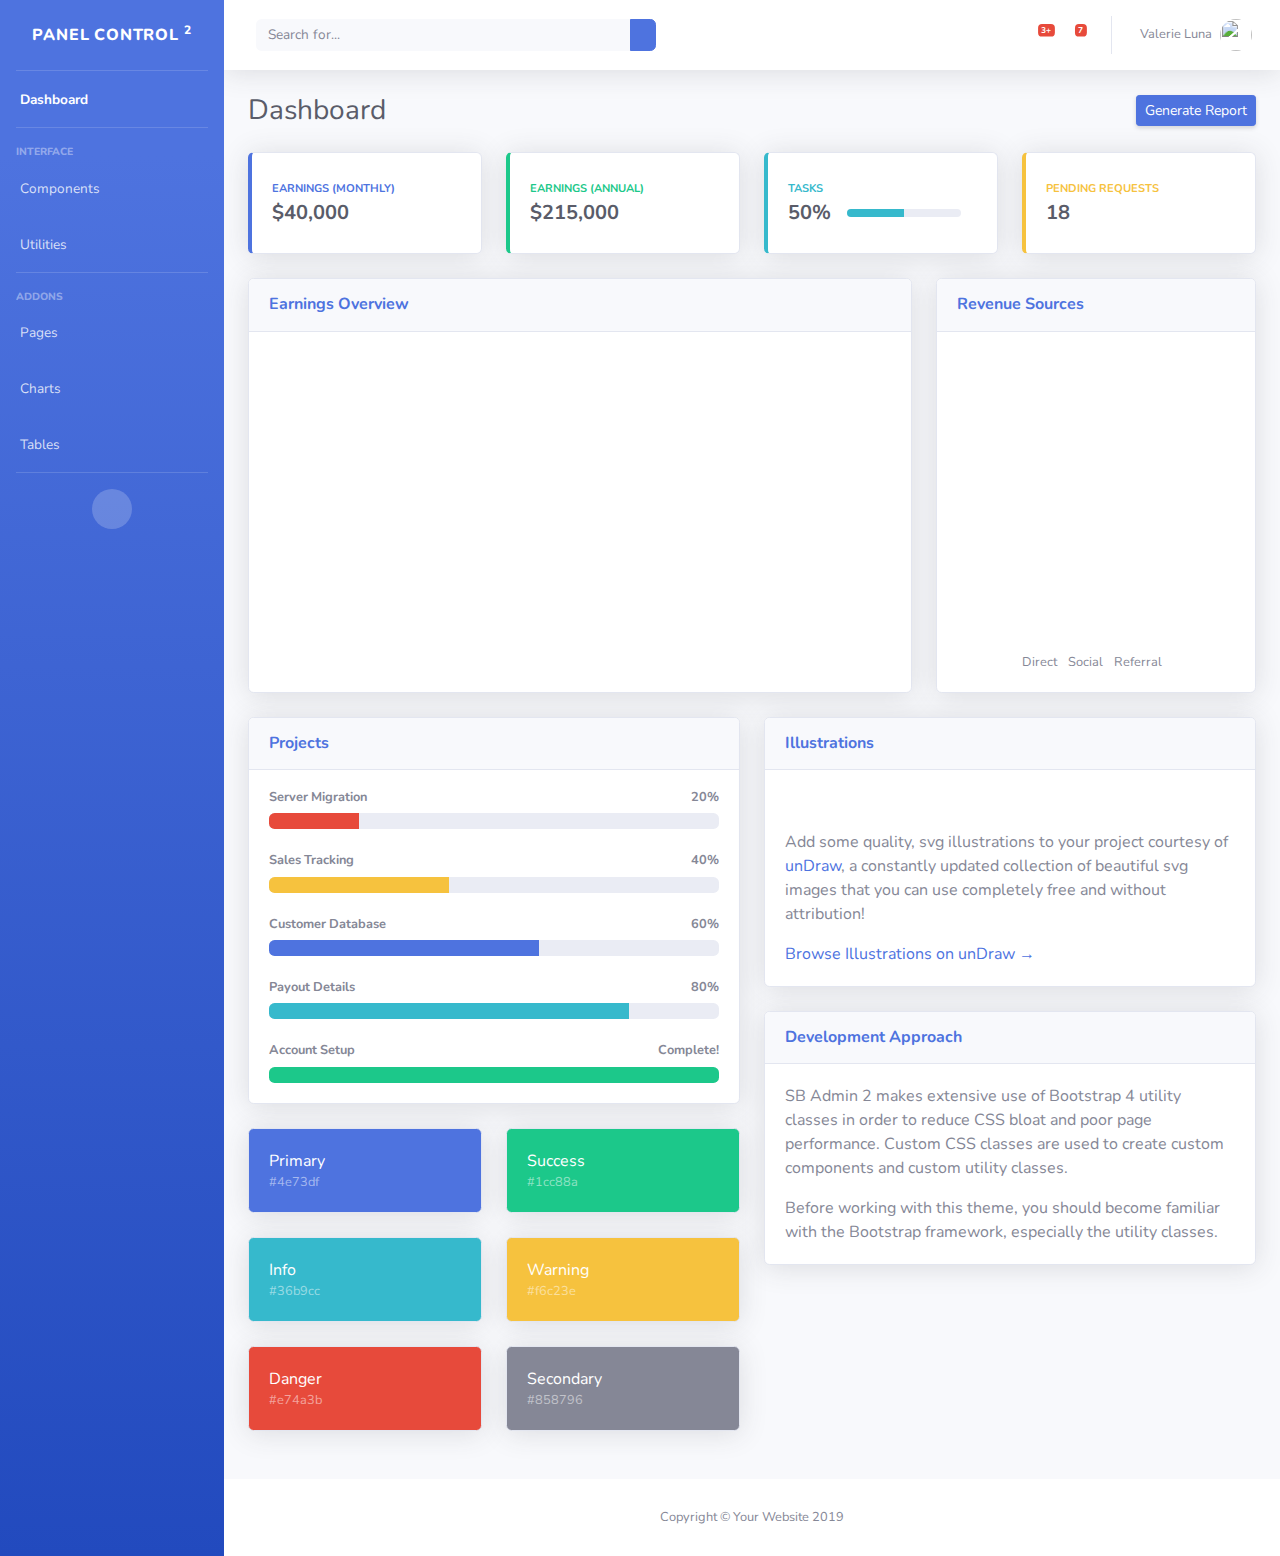
==== privado/index.html @ 7107fef2 "Cambio estructura del proyecto y traducido login" ====
<!DOCTYPE html>
<html lang="en">

<head>

  <meta charset="utf-8">
  <meta http-equiv="X-UA-Compatible" content="IE=edge">
  <meta name="viewport" content="width=device-width, initial-scale=1, shrink-to-fit=no">
  <meta name="description" content="">
  <meta name="author" content="">

  <title>SB Admin 2 - Dashboard</title>

  <base href="/">

  <!-- Custom fonts for this template-->
  <link href="vendor/fontawesome-free/css/all.min.css" rel="stylesheet" type="text/css">
  <link href="https://fonts.googleapis.com/css?family=Nunito:200,200i,300,300i,400,400i,600,600i,700,700i,800,800i,900,900i" rel="stylesheet">

  <!-- Custom styles for this template-->
  <link href="css/sb-admin-2.min.css" rel="stylesheet">

</head>

<body id="page-top">

  <!-- Page Wrapper -->
  <div id="wrapper">

    <!-- Sidebar -->
    <ul class="navbar-nav bg-gradient-primary sidebar sidebar-dark accordion" id="accordionSidebar">

      <!-- Sidebar - Brand -->
      <a class="sidebar-brand d-flex align-items-center justify-content-center" href="index.html">
        <div class="sidebar-brand-icon rotate-n-15">
          <i class="fas fa-laugh-wink"></i>
        </div>
        <div class="sidebar-brand-text mx-3">Panel control <sup>2</sup></div>
      </a>

      <!-- Divider -->
      <hr class="sidebar-divider my-0">

      <!-- Nav Item - Dashboard -->
      <li class="nav-item active">
        <a class="nav-link" href="index.html">
          <i class="fas fa-fw fa-tachometer-alt"></i>
          <span>Dashboard</span></a>
      </li>

      <!-- Divider -->
      <hr class="sidebar-divider">

      <!-- Heading -->
      <div class="sidebar-heading">
        Interface
      </div>

      <!-- Nav Item - Pages Collapse Menu -->
      <li class="nav-item">
        <a class="nav-link collapsed" href="#" data-toggle="collapse" data-target="#collapseTwo" aria-expanded="true" aria-controls="collapseTwo">
          <i class="fas fa-fw fa-cog"></i>
          <span>Components</span>
        </a>
        <div id="collapseTwo" class="collapse" aria-labelledby="headingTwo" data-parent="#accordionSidebar">
          <div class="bg-white py-2 collapse-inner rounded">
            <h6 class="collapse-header">Custom Components:</h6>
            <a class="collapse-item" href="buttons.html">Buttons</a>
            <a class="collapse-item" href="cards.html">Cards</a>
          </div>
        </div>
      </li>

      <!-- Nav Item - Utilities Collapse Menu -->
      <li class="nav-item">
        <a class="nav-link collapsed" href="#" data-toggle="collapse" data-target="#collapseUtilities" aria-expanded="true" aria-controls="collapseUtilities">
          <i class="fas fa-fw fa-wrench"></i>
          <span>Utilities</span>
        </a>
        <div id="collapseUtilities" class="collapse" aria-labelledby="headingUtilities" data-parent="#accordionSidebar">
          <div class="bg-white py-2 collapse-inner rounded">
            <h6 class="collapse-header">Custom Utilities:</h6>
            <a class="collapse-item" href="utilities-color.html">Colors</a>
            <a class="collapse-item" href="utilities-border.html">Borders</a>
            <a class="collapse-item" href="utilities-animation.html">Animations</a>
            <a class="collapse-item" href="utilities-other.html">Other</a>
          </div>
        </div>
      </li>

      <!-- Divider -->
      <hr class="sidebar-divider">

      <!-- Heading -->
      <div class="sidebar-heading">
        Addons
      </div>

      <!-- Nav Item - Pages Collapse Menu -->
      <li class="nav-item">
        <a class="nav-link collapsed" href="#" data-toggle="collapse" data-target="#collapsePages" aria-expanded="true" aria-controls="collapsePages">
          <i class="fas fa-fw fa-folder"></i>
          <span>Pages</span>
        </a>
        <div id="collapsePages" class="collapse" aria-labelledby="headingPages" data-parent="#accordionSidebar">
          <div class="bg-white py-2 collapse-inner rounded">
            <h6 class="collapse-header">Login Screens:</h6>
            <a class="collapse-item" href="login.html">Login</a>
            <a class="collapse-item" href="register.html">Register</a>
            <a class="collapse-item" href="forgot-password.html">Forgot Password</a>
            <div class="collapse-divider"></div>
            <h6 class="collapse-header">Other Pages:</h6>
            <a class="collapse-item" href="404.html">404 Page</a>
            <a class="collapse-item" href="blank.html">Blank Page</a>
          </div>
        </div>
      </li>

      <!-- Nav Item - Charts -->
      <li class="nav-item">
        <a class="nav-link" href="charts.html">
          <i class="fas fa-fw fa-chart-area"></i>
          <span>Charts</span></a>
      </li>

      <!-- Nav Item - Tables -->
      <li class="nav-item">
        <a class="nav-link" href="tables.html">
          <i class="fas fa-fw fa-table"></i>
          <span>Tables</span></a>
      </li>

      <!-- Divider -->
      <hr class="sidebar-divider d-none d-md-block">

      <!-- Sidebar Toggler (Sidebar) -->
      <div class="text-center d-none d-md-inline">
        <button class="rounded-circle border-0" id="sidebarToggle"></button>
      </div>

    </ul>
    <!-- End of Sidebar -->

    <!-- Content Wrapper -->
    <div id="content-wrapper" class="d-flex flex-column">

      <!-- Main Content -->
      <div id="content">

        <!-- Topbar -->
        <nav class="navbar navbar-expand navbar-light bg-white topbar mb-4 static-top shadow">

          <!-- Sidebar Toggle (Topbar) -->
          <button id="sidebarToggleTop" class="btn btn-link d-md-none rounded-circle mr-3">
            <i class="fa fa-bars"></i>
          </button>

          <!-- Topbar Search -->
          <form class="d-none d-sm-inline-block form-inline mr-auto ml-md-3 my-2 my-md-0 mw-100 navbar-search">
            <div class="input-group">
              <input type="text" class="form-control bg-light border-0 small" placeholder="Search for..." aria-label="Search" aria-describedby="basic-addon2">
              <div class="input-group-append">
                <button class="btn btn-primary" type="button">
                  <i class="fas fa-search fa-sm"></i>
                </button>
              </div>
            </div>
          </form>

          <!-- Topbar Navbar -->
          <ul class="navbar-nav ml-auto">

            <!-- Nav Item - Search Dropdown (Visible Only XS) -->
            <li class="nav-item dropdown no-arrow d-sm-none">
              <a class="nav-link dropdown-toggle" href="#" id="searchDropdown" role="button" data-toggle="dropdown" aria-haspopup="true" aria-expanded="false">
                <i class="fas fa-search fa-fw"></i>
              </a>
              <!-- Dropdown - Messages -->
              <div class="dropdown-menu dropdown-menu-right p-3 shadow animated--grow-in" aria-labelledby="searchDropdown">
                <form class="form-inline mr-auto w-100 navbar-search">
                  <div class="input-group">
                    <input type="text" class="form-control bg-light border-0 small" placeholder="Search for..." aria-label="Search" aria-describedby="basic-addon2">
                    <div class="input-group-append">
                      <button class="btn btn-primary" type="button">
                        <i class="fas fa-search fa-sm"></i>
                      </button>
                    </div>
                  </div>
                </form>
              </div>
            </li>

            <!-- Nav Item - Alerts -->
            <li class="nav-item dropdown no-arrow mx-1">
              <a class="nav-link dropdown-toggle" href="#" id="alertsDropdown" role="button" data-toggle="dropdown" aria-haspopup="true" aria-expanded="false">
                <i class="fas fa-bell fa-fw"></i>
                <!-- Counter - Alerts -->
                <span class="badge badge-danger badge-counter">3+</span>
              </a>
              <!-- Dropdown - Alerts -->
              <div class="dropdown-list dropdown-menu dropdown-menu-right shadow animated--grow-in" aria-labelledby="alertsDropdown">
                <h6 class="dropdown-header">
                  Alerts Center
                </h6>
                <a class="dropdown-item d-flex align-items-center" href="#">
                  <div class="mr-3">
                    <div class="icon-circle bg-primary">
                      <i class="fas fa-file-alt text-white"></i>
                    </div>
                  </div>
                  <div>
                    <div class="small text-gray-500">December 12, 2019</div>
                    <span class="font-weight-bold">A new monthly report is ready to download!</span>
                  </div>
                </a>
                <a class="dropdown-item d-flex align-items-center" href="#">
                  <div class="mr-3">
                    <div class="icon-circle bg-success">
                      <i class="fas fa-donate text-white"></i>
                    </div>
                  </div>
                  <div>
                    <div class="small text-gray-500">December 7, 2019</div>
                    $290.29 has been deposited into your account!
                  </div>
                </a>
                <a class="dropdown-item d-flex align-items-center" href="#">
                  <div class="mr-3">
                    <div class="icon-circle bg-warning">
                      <i class="fas fa-exclamation-triangle text-white"></i>
                    </div>
                  </div>
                  <div>
                    <div class="small text-gray-500">December 2, 2019</div>
                    Spending Alert: We've noticed unusually high spending for your account.
                  </div>
                </a>
                <a class="dropdown-item text-center small text-gray-500" href="#">Show All Alerts</a>
              </div>
            </li>

            <!-- Nav Item - Messages -->
            <li class="nav-item dropdown no-arrow mx-1">
              <a class="nav-link dropdown-toggle" href="#" id="messagesDropdown" role="button" data-toggle="dropdown" aria-haspopup="true" aria-expanded="false">
                <i class="fas fa-envelope fa-fw"></i>
                <!-- Counter - Messages -->
                <span class="badge badge-danger badge-counter">7</span>
              </a>
              <!-- Dropdown - Messages -->
              <div class="dropdown-list dropdown-menu dropdown-menu-right shadow animated--grow-in" aria-labelledby="messagesDropdown">
                <h6 class="dropdown-header">
                  Message Center
                </h6>
                <a class="dropdown-item d-flex align-items-center" href="#">
                  <div class="dropdown-list-image mr-3">
                    <img class="rounded-circle" src="https://source.unsplash.com/fn_BT9fwg_E/60x60" alt="">
                    <div class="status-indicator bg-success"></div>
                  </div>
                  <div class="font-weight-bold">
                    <div class="text-truncate">Hi there! I am wondering if you can help me with a problem I've been having.</div>
                    <div class="small text-gray-500">Emily Fowler · 58m</div>
                  </div>
                </a>
                <a class="dropdown-item d-flex align-items-center" href="#">
                  <div class="dropdown-list-image mr-3">
                    <img class="rounded-circle" src="https://source.unsplash.com/AU4VPcFN4LE/60x60" alt="">
                    <div class="status-indicator"></div>
                  </div>
                  <div>
                    <div class="text-truncate">I have the photos that you ordered last month, how would you like them sent to you?</div>
                    <div class="small text-gray-500">Jae Chun · 1d</div>
                  </div>
                </a>
                <a class="dropdown-item d-flex align-items-center" href="#">
                  <div class="dropdown-list-image mr-3">
                    <img class="rounded-circle" src="https://source.unsplash.com/CS2uCrpNzJY/60x60" alt="">
                    <div class="status-indicator bg-warning"></div>
                  </div>
                  <div>
                    <div class="text-truncate">Last month's report looks great, I am very happy with the progress so far, keep up the good work!</div>
                    <div class="small text-gray-500">Morgan Alvarez · 2d</div>
                  </div>
                </a>
                <a class="dropdown-item d-flex align-items-center" href="#">
                  <div class="dropdown-list-image mr-3">
                    <img class="rounded-circle" src="https://source.unsplash.com/Mv9hjnEUHR4/60x60" alt="">
                    <div class="status-indicator bg-success"></div>
                  </div>
                  <div>
                    <div class="text-truncate">Am I a good boy? The reason I ask is because someone told me that people say this to all dogs, even if they aren't good...</div>
                    <div class="small text-gray-500">Chicken the Dog · 2w</div>
                  </div>
                </a>
                <a class="dropdown-item text-center small text-gray-500" href="#">Read More Messages</a>
              </div>
            </li>

            <div class="topbar-divider d-none d-sm-block"></div>

            <!-- Nav Item - User Information -->
            <li class="nav-item dropdown no-arrow">
              <a class="nav-link dropdown-toggle" href="#" id="userDropdown" role="button" data-toggle="dropdown" aria-haspopup="true" aria-expanded="false">
                <span class="mr-2 d-none d-lg-inline text-gray-600 small">Valerie Luna</span>
                <img class="img-profile rounded-circle" src="https://source.unsplash.com/QAB-WJcbgJk/60x60">
              </a>
              <!-- Dropdown - User Information -->
              <div class="dropdown-menu dropdown-menu-right shadow animated--grow-in" aria-labelledby="userDropdown">
                <a class="dropdown-item" href="#">
                  <i class="fas fa-user fa-sm fa-fw mr-2 text-gray-400"></i>
                  Profile
                </a>
                <a class="dropdown-item" href="#">
                  <i class="fas fa-cogs fa-sm fa-fw mr-2 text-gray-400"></i>
                  Settings
                </a>
                <a class="dropdown-item" href="#">
                  <i class="fas fa-list fa-sm fa-fw mr-2 text-gray-400"></i>
                  Activity Log
                </a>
                <div class="dropdown-divider"></div>
                <a class="dropdown-item" href="#" data-toggle="modal" data-target="#logoutModal">
                  <i class="fas fa-sign-out-alt fa-sm fa-fw mr-2 text-gray-400"></i>
                  Logout
                </a>
              </div>
            </li>

          </ul>

        </nav>
        <!-- End of Topbar -->

        <!-- Begin Page Content -->
        <div class="container-fluid">

          <!-- Page Heading -->
          <div class="d-sm-flex align-items-center justify-content-between mb-4">
            <h1 class="h3 mb-0 text-gray-800">Dashboard</h1>
            <a href="#" class="d-none d-sm-inline-block btn btn-sm btn-primary shadow-sm"><i class="fas fa-download fa-sm text-white-50"></i> Generate Report</a>
          </div>

          <!-- Content Row -->
          <div class="row">

            <!-- Earnings (Monthly) Card Example -->
            <div class="col-xl-3 col-md-6 mb-4">
              <div class="card border-left-primary shadow h-100 py-2">
                <div class="card-body">
                  <div class="row no-gutters align-items-center">
                    <div class="col mr-2">
                      <div class="text-xs font-weight-bold text-primary text-uppercase mb-1">Earnings (Monthly)</div>
                      <div class="h5 mb-0 font-weight-bold text-gray-800">$40,000</div>
                    </div>
                    <div class="col-auto">
                      <i class="fas fa-calendar fa-2x text-gray-300"></i>
                    </div>
                  </div>
                </div>
              </div>
            </div>

            <!-- Earnings (Monthly) Card Example -->
            <div class="col-xl-3 col-md-6 mb-4">
              <div class="card border-left-success shadow h-100 py-2">
                <div class="card-body">
                  <div class="row no-gutters align-items-center">
                    <div class="col mr-2">
                      <div class="text-xs font-weight-bold text-success text-uppercase mb-1">Earnings (Annual)</div>
                      <div class="h5 mb-0 font-weight-bold text-gray-800">$215,000</div>
                    </div>
                    <div class="col-auto">
                      <i class="fas fa-dollar-sign fa-2x text-gray-300"></i>
                    </div>
                  </div>
                </div>
              </div>
            </div>

            <!-- Earnings (Monthly) Card Example -->
            <div class="col-xl-3 col-md-6 mb-4">
              <div class="card border-left-info shadow h-100 py-2">
                <div class="card-body">
                  <div class="row no-gutters align-items-center">
                    <div class="col mr-2">
                      <div class="text-xs font-weight-bold text-info text-uppercase mb-1">Tasks</div>
                      <div class="row no-gutters align-items-center">
                        <div class="col-auto">
                          <div class="h5 mb-0 mr-3 font-weight-bold text-gray-800">50%</div>
                        </div>
                        <div class="col">
                          <div class="progress progress-sm mr-2">
                            <div class="progress-bar bg-info" role="progressbar" style="width: 50%" aria-valuenow="50" aria-valuemin="0" aria-valuemax="100"></div>
                          </div>
                        </div>
                      </div>
                    </div>
                    <div class="col-auto">
                      <i class="fas fa-clipboard-list fa-2x text-gray-300"></i>
                    </div>
                  </div>
                </div>
              </div>
            </div>

            <!-- Pending Requests Card Example -->
            <div class="col-xl-3 col-md-6 mb-4">
              <div class="card border-left-warning shadow h-100 py-2">
                <div class="card-body">
                  <div class="row no-gutters align-items-center">
                    <div class="col mr-2">
                      <div class="text-xs font-weight-bold text-warning text-uppercase mb-1">Pending Requests</div>
                      <div class="h5 mb-0 font-weight-bold text-gray-800">18</div>
                    </div>
                    <div class="col-auto">
                      <i class="fas fa-comments fa-2x text-gray-300"></i>
                    </div>
                  </div>
                </div>
              </div>
            </div>
          </div>

          <!-- Content Row -->

          <div class="row">

            <!-- Area Chart -->
            <div class="col-xl-8 col-lg-7">
              <div class="card shadow mb-4">
                <!-- Card Header - Dropdown -->
                <div class="card-header py-3 d-flex flex-row align-items-center justify-content-between">
                  <h6 class="m-0 font-weight-bold text-primary">Earnings Overview</h6>
                  <div class="dropdown no-arrow">
                    <a class="dropdown-toggle" href="#" role="button" id="dropdownMenuLink" data-toggle="dropdown" aria-haspopup="true" aria-expanded="false">
                      <i class="fas fa-ellipsis-v fa-sm fa-fw text-gray-400"></i>
                    </a>
                    <div class="dropdown-menu dropdown-menu-right shadow animated--fade-in" aria-labelledby="dropdownMenuLink">
                      <div class="dropdown-header">Dropdown Header:</div>
                      <a class="dropdown-item" href="#">Action</a>
                      <a class="dropdown-item" href="#">Another action</a>
                      <div class="dropdown-divider"></div>
                      <a class="dropdown-item" href="#">Something else here</a>
                    </div>
                  </div>
                </div>
                <!-- Card Body -->
                <div class="card-body">
                  <div class="chart-area">
                    <canvas id="myAreaChart"></canvas>
                  </div>
                </div>
              </div>
            </div>

            <!-- Pie Chart -->
            <div class="col-xl-4 col-lg-5">
              <div class="card shadow mb-4">
                <!-- Card Header - Dropdown -->
                <div class="card-header py-3 d-flex flex-row align-items-center justify-content-between">
                  <h6 class="m-0 font-weight-bold text-primary">Revenue Sources</h6>
                  <div class="dropdown no-arrow">
                    <a class="dropdown-toggle" href="#" role="button" id="dropdownMenuLink" data-toggle="dropdown" aria-haspopup="true" aria-expanded="false">
                      <i class="fas fa-ellipsis-v fa-sm fa-fw text-gray-400"></i>
                    </a>
                    <div class="dropdown-menu dropdown-menu-right shadow animated--fade-in" aria-labelledby="dropdownMenuLink">
                      <div class="dropdown-header">Dropdown Header:</div>
                      <a class="dropdown-item" href="#">Action</a>
                      <a class="dropdown-item" href="#">Another action</a>
                      <div class="dropdown-divider"></div>
                      <a class="dropdown-item" href="#">Something else here</a>
                    </div>
                  </div>
                </div>
                <!-- Card Body -->
                <div class="card-body">
                  <div class="chart-pie pt-4 pb-2">
                    <canvas id="myPieChart"></canvas>
                  </div>
                  <div class="mt-4 text-center small">
                    <span class="mr-2">
                      <i class="fas fa-circle text-primary"></i> Direct
                    </span>
                    <span class="mr-2">
                      <i class="fas fa-circle text-success"></i> Social
                    </span>
                    <span class="mr-2">
                      <i class="fas fa-circle text-info"></i> Referral
                    </span>
                  </div>
                </div>
              </div>
            </div>
          </div>

          <!-- Content Row -->
          <div class="row">

            <!-- Content Column -->
            <div class="col-lg-6 mb-4">

              <!-- Project Card Example -->
              <div class="card shadow mb-4">
                <div class="card-header py-3">
                  <h6 class="m-0 font-weight-bold text-primary">Projects</h6>
                </div>
                <div class="card-body">
                  <h4 class="small font-weight-bold">Server Migration <span class="float-right">20%</span></h4>
                  <div class="progress mb-4">
                    <div class="progress-bar bg-danger" role="progressbar" style="width: 20%" aria-valuenow="20" aria-valuemin="0" aria-valuemax="100"></div>
                  </div>
                  <h4 class="small font-weight-bold">Sales Tracking <span class="float-right">40%</span></h4>
                  <div class="progress mb-4">
                    <div class="progress-bar bg-warning" role="progressbar" style="width: 40%" aria-valuenow="40" aria-valuemin="0" aria-valuemax="100"></div>
                  </div>
                  <h4 class="small font-weight-bold">Customer Database <span class="float-right">60%</span></h4>
                  <div class="progress mb-4">
                    <div class="progress-bar" role="progressbar" style="width: 60%" aria-valuenow="60" aria-valuemin="0" aria-valuemax="100"></div>
                  </div>
                  <h4 class="small font-weight-bold">Payout Details <span class="float-right">80%</span></h4>
                  <div class="progress mb-4">
                    <div class="progress-bar bg-info" role="progressbar" style="width: 80%" aria-valuenow="80" aria-valuemin="0" aria-valuemax="100"></div>
                  </div>
                  <h4 class="small font-weight-bold">Account Setup <span class="float-right">Complete!</span></h4>
                  <div class="progress">
                    <div class="progress-bar bg-success" role="progressbar" style="width: 100%" aria-valuenow="100" aria-valuemin="0" aria-valuemax="100"></div>
                  </div>
                </div>
              </div>

              <!-- Color System -->
              <div class="row">
                <div class="col-lg-6 mb-4">
                  <div class="card bg-primary text-white shadow">
                    <div class="card-body">
                      Primary
                      <div class="text-white-50 small">#4e73df</div>
                    </div>
                  </div>
                </div>
                <div class="col-lg-6 mb-4">
                  <div class="card bg-success text-white shadow">
                    <div class="card-body">
                      Success
                      <div class="text-white-50 small">#1cc88a</div>
                    </div>
                  </div>
                </div>
                <div class="col-lg-6 mb-4">
                  <div class="card bg-info text-white shadow">
                    <div class="card-body">
                      Info
                      <div class="text-white-50 small">#36b9cc</div>
                    </div>
                  </div>
                </div>
                <div class="col-lg-6 mb-4">
                  <div class="card bg-warning text-white shadow">
                    <div class="card-body">
                      Warning
                      <div class="text-white-50 small">#f6c23e</div>
                    </div>
                  </div>
                </div>
                <div class="col-lg-6 mb-4">
                  <div class="card bg-danger text-white shadow">
                    <div class="card-body">
                      Danger
                      <div class="text-white-50 small">#e74a3b</div>
                    </div>
                  </div>
                </div>
                <div class="col-lg-6 mb-4">
                  <div class="card bg-secondary text-white shadow">
                    <div class="card-body">
                      Secondary
                      <div class="text-white-50 small">#858796</div>
                    </div>
                  </div>
                </div>
              </div>

            </div>

            <div class="col-lg-6 mb-4">

              <!-- Illustrations -->
              <div class="card shadow mb-4">
                <div class="card-header py-3">
                  <h6 class="m-0 font-weight-bold text-primary">Illustrations</h6>
                </div>
                <div class="card-body">
                  <div class="text-center">
                    <img class="img-fluid px-3 px-sm-4 mt-3 mb-4" style="width: 25rem;" src="img/undraw_posting_photo.svg" alt="">
                  </div>
                  <p>Add some quality, svg illustrations to your project courtesy of <a target="_blank" rel="nofollow" href="https://undraw.co/">unDraw</a>, a constantly updated collection of beautiful svg images that you can use completely free and without attribution!</p>
                  <a target="_blank" rel="nofollow" href="https://undraw.co/">Browse Illustrations on unDraw &rarr;</a>
                </div>
              </div>

              <!-- Approach -->
              <div class="card shadow mb-4">
                <div class="card-header py-3">
                  <h6 class="m-0 font-weight-bold text-primary">Development Approach</h6>
                </div>
                <div class="card-body">
                  <p>SB Admin 2 makes extensive use of Bootstrap 4 utility classes in order to reduce CSS bloat and poor page performance. Custom CSS classes are used to create custom components and custom utility classes.</p>
                  <p class="mb-0">Before working with this theme, you should become familiar with the Bootstrap framework, especially the utility classes.</p>
                </div>
              </div>

            </div>
          </div>

        </div>
        <!-- /.container-fluid -->

      </div>
      <!-- End of Main Content -->

      <!-- Footer -->
      <footer class="sticky-footer bg-white">
        <div class="container my-auto">
          <div class="copyright text-center my-auto">
            <span>Copyright &copy; Your Website 2019</span>
          </div>
        </div>
      </footer>
      <!-- End of Footer -->

    </div>
    <!-- End of Content Wrapper -->

  </div>
  <!-- End of Page Wrapper -->

  <!-- Scroll to Top Button-->
  <a class="scroll-to-top rounded" href="#page-top">
    <i class="fas fa-angle-up"></i>
  </a>

  <!-- Logout Modal-->
  <div class="modal fade" id="logoutModal" tabindex="-1" role="dialog" aria-labelledby="exampleModalLabel" aria-hidden="true">
    <div class="modal-dialog" role="document">
      <div class="modal-content">
        <div class="modal-header">
          <h5 class="modal-title" id="exampleModalLabel">Seguro que quieres salir?</h5>
          <button class="close" type="button" data-dismiss="modal" aria-label="Close">
            <span aria-hidden="true">×</span>
          </button>
        </div>
        <div class="modal-body">Cerraremos la sesión para tu usuario</div>
        <div class="modal-footer">
          <button class="btn btn-secondary" type="button" data-dismiss="modal">Cancelar</button>
          <a class="btn btn-primary" href="index.html">Cerrar sesión</a>
        </div>
      </div>
    </div>
  </div>

  <!-- Bootstrap core JavaScript-->
  <script src="vendor/jquery/jquery.min.js"></script>
  <script src="vendor/bootstrap/js/bootstrap.bundle.min.js"></script>

  <!-- Core plugin JavaScript-->
  <script src="vendor/jquery-easing/jquery.easing.min.js"></script>

  <!-- Custom scripts for all pages-->
  <script src="js/sb-admin-2.min.js"></script>

  <!-- Page level plugins -->
  <script src="vendor/chart.js/Chart.min.js"></script>

  <!-- Page level custom scripts -->
  <script src="js/demo/chart-area-demo.js"></script>
  <script src="js/demo/chart-pie-demo.js"></script>

</body>

</html>
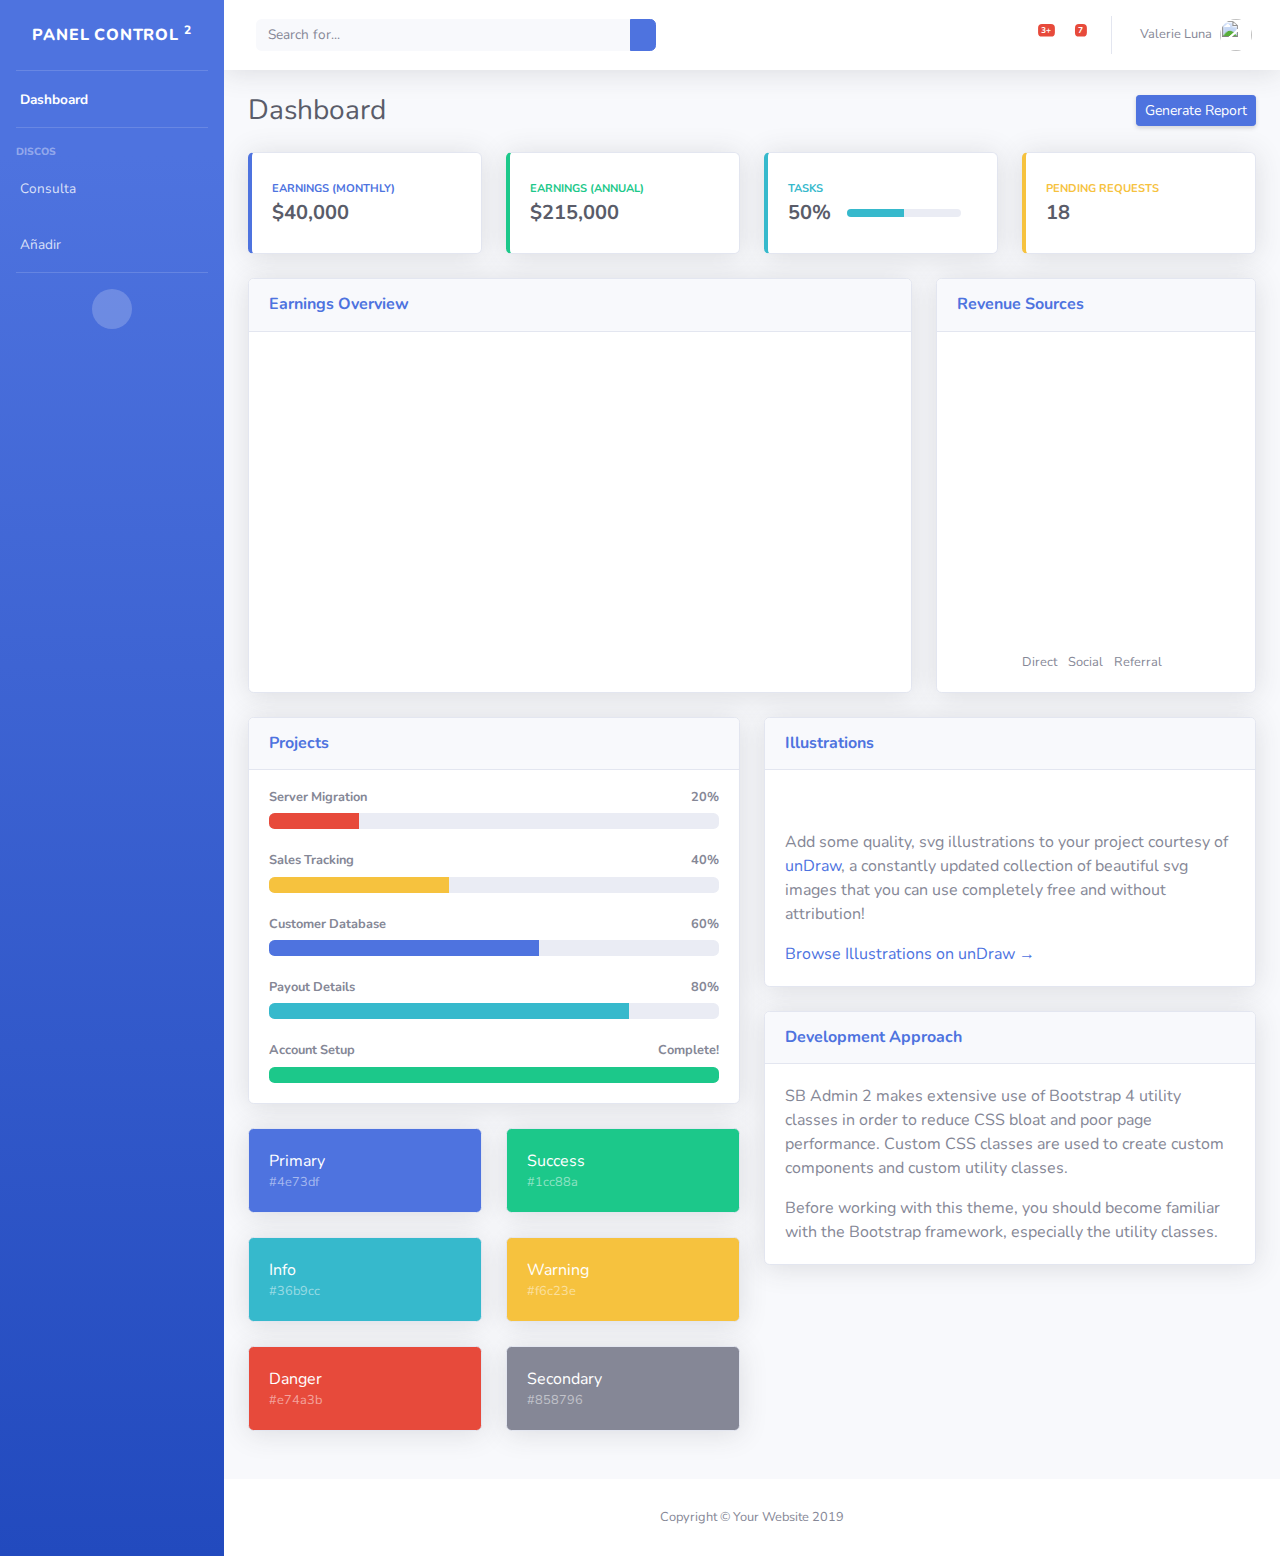
==== commit b3b928d8: "Sidebar solo redirecciona a paginas de discos" ====
--- a/privado/index.html
+++ b/privado/index.html
@@ -53,85 +53,24 @@
 
       <!-- Heading -->
       <div class="sidebar-heading">
-        Interface
+        Discos
       </div>
 
-      <!-- Nav Item - Pages Collapse Menu -->
+      <!-- Nav Item - Mostrar discos -->
       <li class="nav-item">
-        <a class="nav-link collapsed" href="#" data-toggle="collapse" data-target="#collapseTwo" aria-expanded="true" aria-controls="collapseTwo">
-          <i class="fas fa-fw fa-cog"></i>
-          <span>Components</span>
-        </a>
-        <div id="collapseTwo" class="collapse" aria-labelledby="headingTwo" data-parent="#accordionSidebar">
-          <div class="bg-white py-2 collapse-inner rounded">
-            <h6 class="collapse-header">Custom Components:</h6>
-            <a class="collapse-item" href="buttons.html">Buttons</a>
-            <a class="collapse-item" href="cards.html">Cards</a>
-          </div>
-        </div>
+        <a class="nav-link" href="privado/discos/index.html">
+          <i class="fas fa-fw fa-compact-disc"></i>
+          <span>Consulta</span></a>
       </li>
 
-      <!-- Nav Item - Utilities Collapse Menu -->
+      <!-- Nav Item - Añadir discos -->
       <li class="nav-item">
-        <a class="nav-link collapsed" href="#" data-toggle="collapse" data-target="#collapseUtilities" aria-expanded="true" aria-controls="collapseUtilities">
-          <i class="fas fa-fw fa-wrench"></i>
-          <span>Utilities</span>
-        </a>
-        <div id="collapseUtilities" class="collapse" aria-labelledby="headingUtilities" data-parent="#accordionSidebar">
-          <div class="bg-white py-2 collapse-inner rounded">
-            <h6 class="collapse-header">Custom Utilities:</h6>
-            <a class="collapse-item" href="utilities-color.html">Colors</a>
-            <a class="collapse-item" href="utilities-border.html">Borders</a>
-            <a class="collapse-item" href="utilities-animation.html">Animations</a>
-            <a class="collapse-item" href="utilities-other.html">Other</a>
-          </div>
-        </div>
+        <a class="nav-link" href="privado/discos/formulario.html">
+          <i class="fas fa-fw fa-plus"></i>
+          <span>Añadir</span></a>
       </li>
-
       <!-- Divider -->
       <hr class="sidebar-divider">
-
-      <!-- Heading -->
-      <div class="sidebar-heading">
-        Addons
-      </div>
-
-      <!-- Nav Item - Pages Collapse Menu -->
-      <li class="nav-item">
-        <a class="nav-link collapsed" href="#" data-toggle="collapse" data-target="#collapsePages" aria-expanded="true" aria-controls="collapsePages">
-          <i class="fas fa-fw fa-folder"></i>
-          <span>Pages</span>
-        </a>
-        <div id="collapsePages" class="collapse" aria-labelledby="headingPages" data-parent="#accordionSidebar">
-          <div class="bg-white py-2 collapse-inner rounded">
-            <h6 class="collapse-header">Login Screens:</h6>
-            <a class="collapse-item" href="login.html">Login</a>
-            <a class="collapse-item" href="register.html">Register</a>
-            <a class="collapse-item" href="forgot-password.html">Forgot Password</a>
-            <div class="collapse-divider"></div>
-            <h6 class="collapse-header">Other Pages:</h6>
-            <a class="collapse-item" href="404.html">404 Page</a>
-            <a class="collapse-item" href="blank.html">Blank Page</a>
-          </div>
-        </div>
-      </li>
-
-      <!-- Nav Item - Charts -->
-      <li class="nav-item">
-        <a class="nav-link" href="charts.html">
-          <i class="fas fa-fw fa-chart-area"></i>
-          <span>Charts</span></a>
-      </li>
-
-      <!-- Nav Item - Tables -->
-      <li class="nav-item">
-        <a class="nav-link" href="tables.html">
-          <i class="fas fa-fw fa-table"></i>
-          <span>Tables</span></a>
-      </li>
-
-      <!-- Divider -->
-      <hr class="sidebar-divider d-none d-md-block">
 
       <!-- Sidebar Toggler (Sidebar) -->
       <div class="text-center d-none d-md-inline">
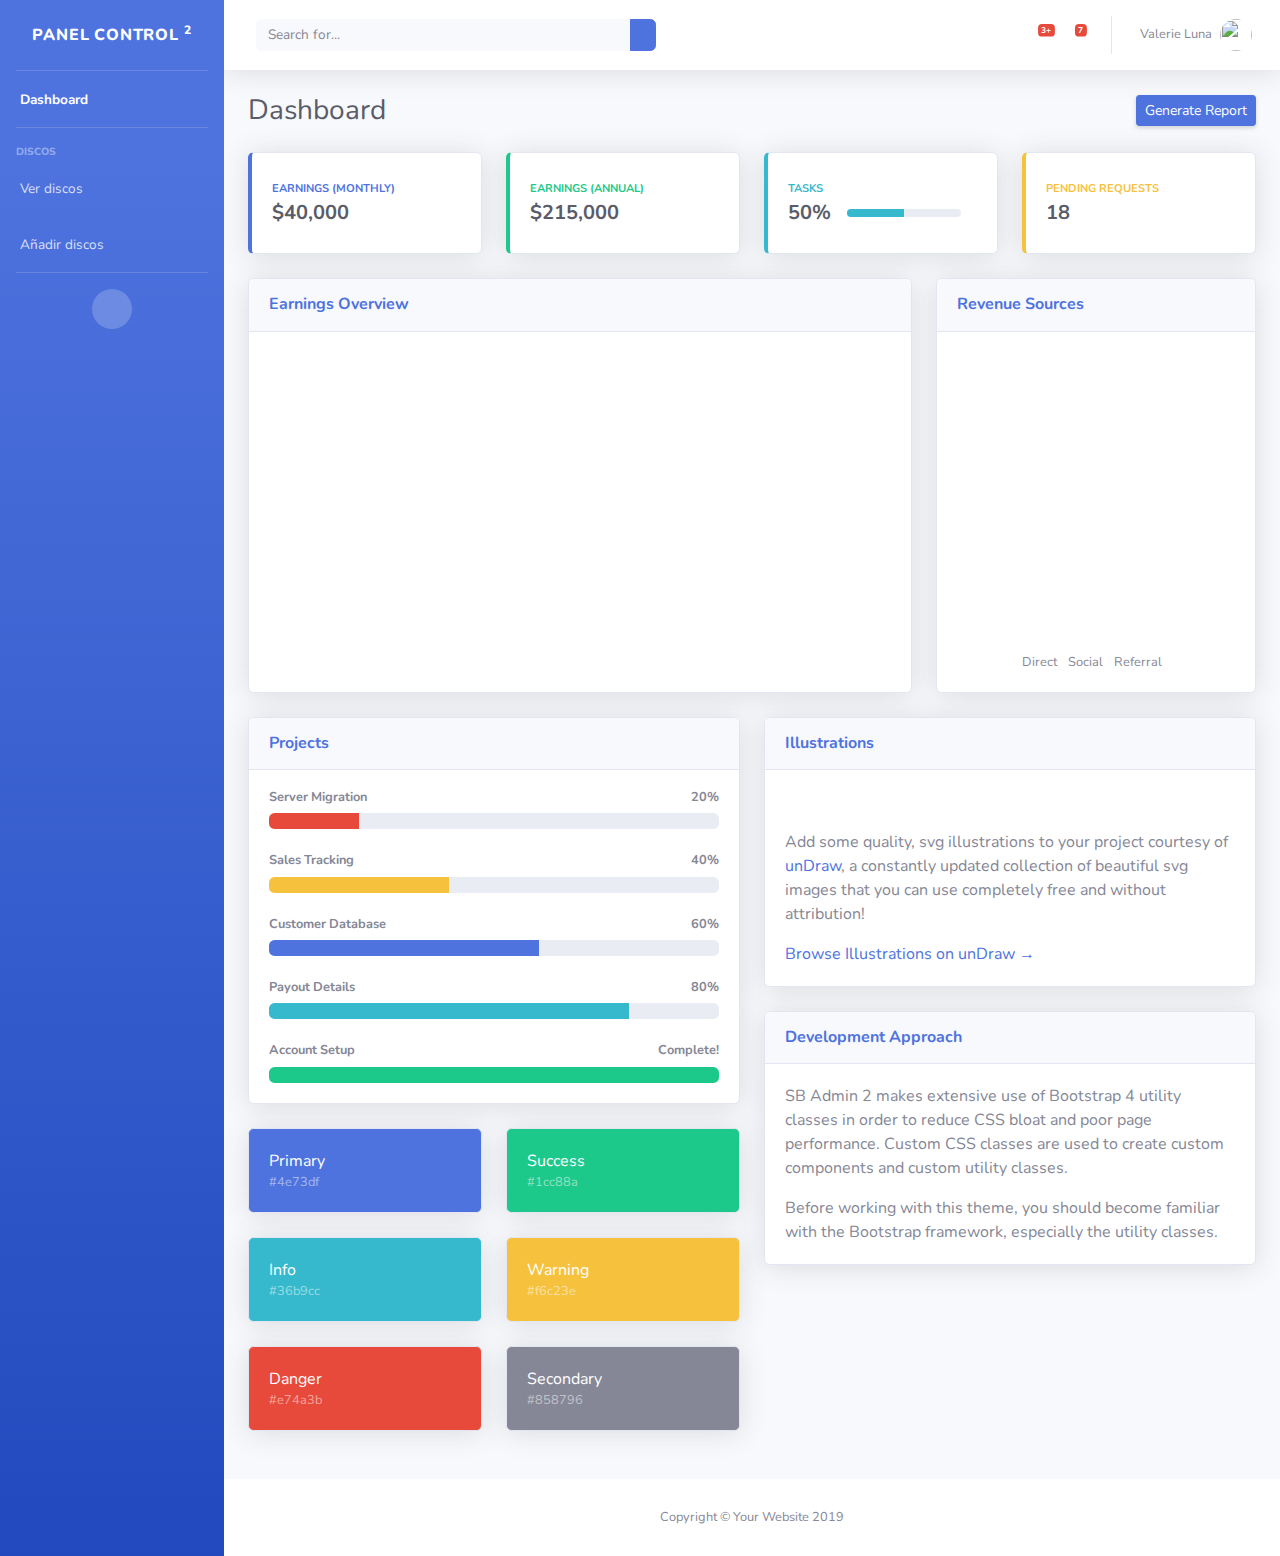
==== commit 1f9760d7: "Sidebar links, cambio contenido" ====
--- a/privado/index.html
+++ b/privado/index.html
@@ -60,14 +60,14 @@
       <li class="nav-item">
         <a class="nav-link" href="privado/discos/index.html">
           <i class="fas fa-fw fa-compact-disc"></i>
-          <span>Consulta</span></a>
+          <span>Ver discos</span></a>
       </li>
 
       <!-- Nav Item - Añadir discos -->
       <li class="nav-item">
         <a class="nav-link" href="privado/discos/formulario.html">
           <i class="fas fa-fw fa-plus"></i>
-          <span>Añadir</span></a>
+          <span>Añadir discos</span></a>
       </li>
       <!-- Divider -->
       <hr class="sidebar-divider">
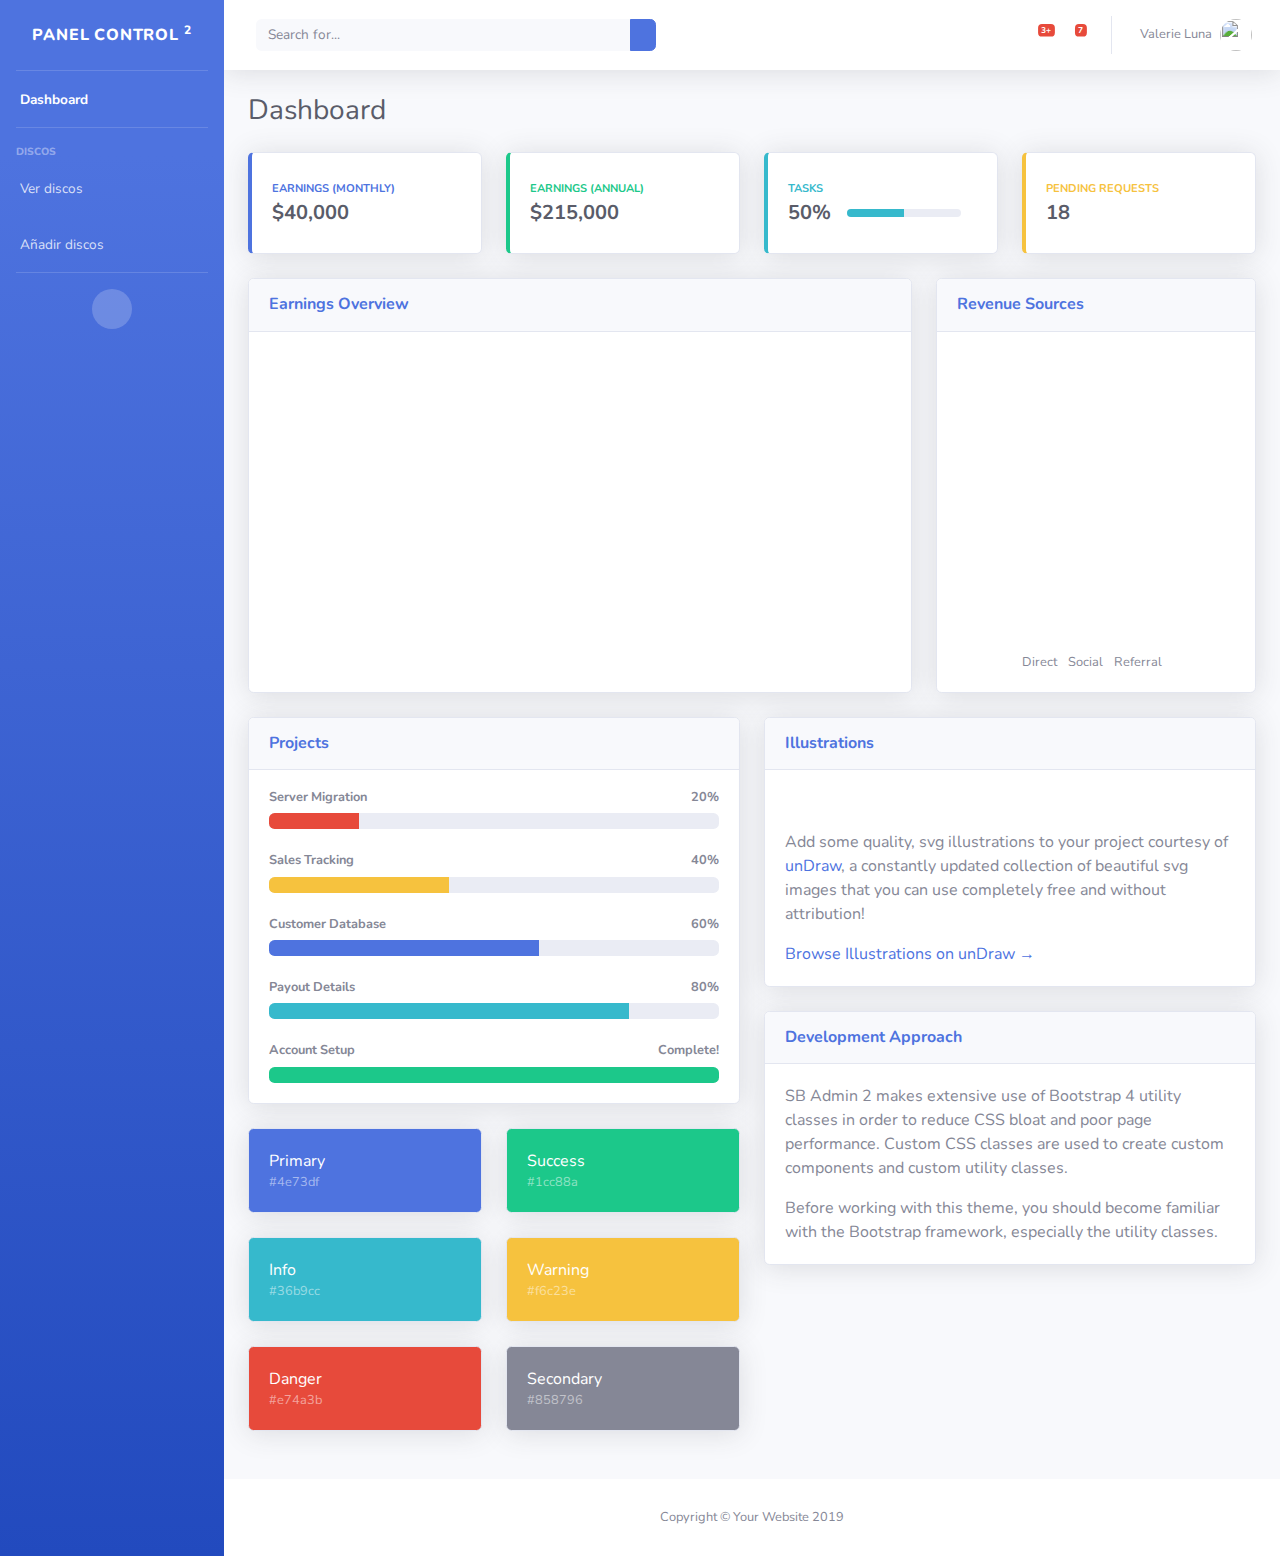
==== commit 4960b151: "Pequeños cambios" ====
--- a/privado/index.html
+++ b/privado/index.html
@@ -43,7 +43,7 @@
 
       <!-- Nav Item - Dashboard -->
       <li class="nav-item active">
-        <a class="nav-link" href="index.html">
+        <a class="nav-link" href="privado/index.html">
           <i class="fas fa-fw fa-tachometer-alt"></i>
           <span>Dashboard</span></a>
       </li>
@@ -275,7 +275,6 @@
           <!-- Page Heading -->
           <div class="d-sm-flex align-items-center justify-content-between mb-4">
             <h1 class="h3 mb-0 text-gray-800">Dashboard</h1>
-            <a href="#" class="d-none d-sm-inline-block btn btn-sm btn-primary shadow-sm"><i class="fas fa-download fa-sm text-white-50"></i> Generate Report</a>
           </div>
 
           <!-- Content Row -->
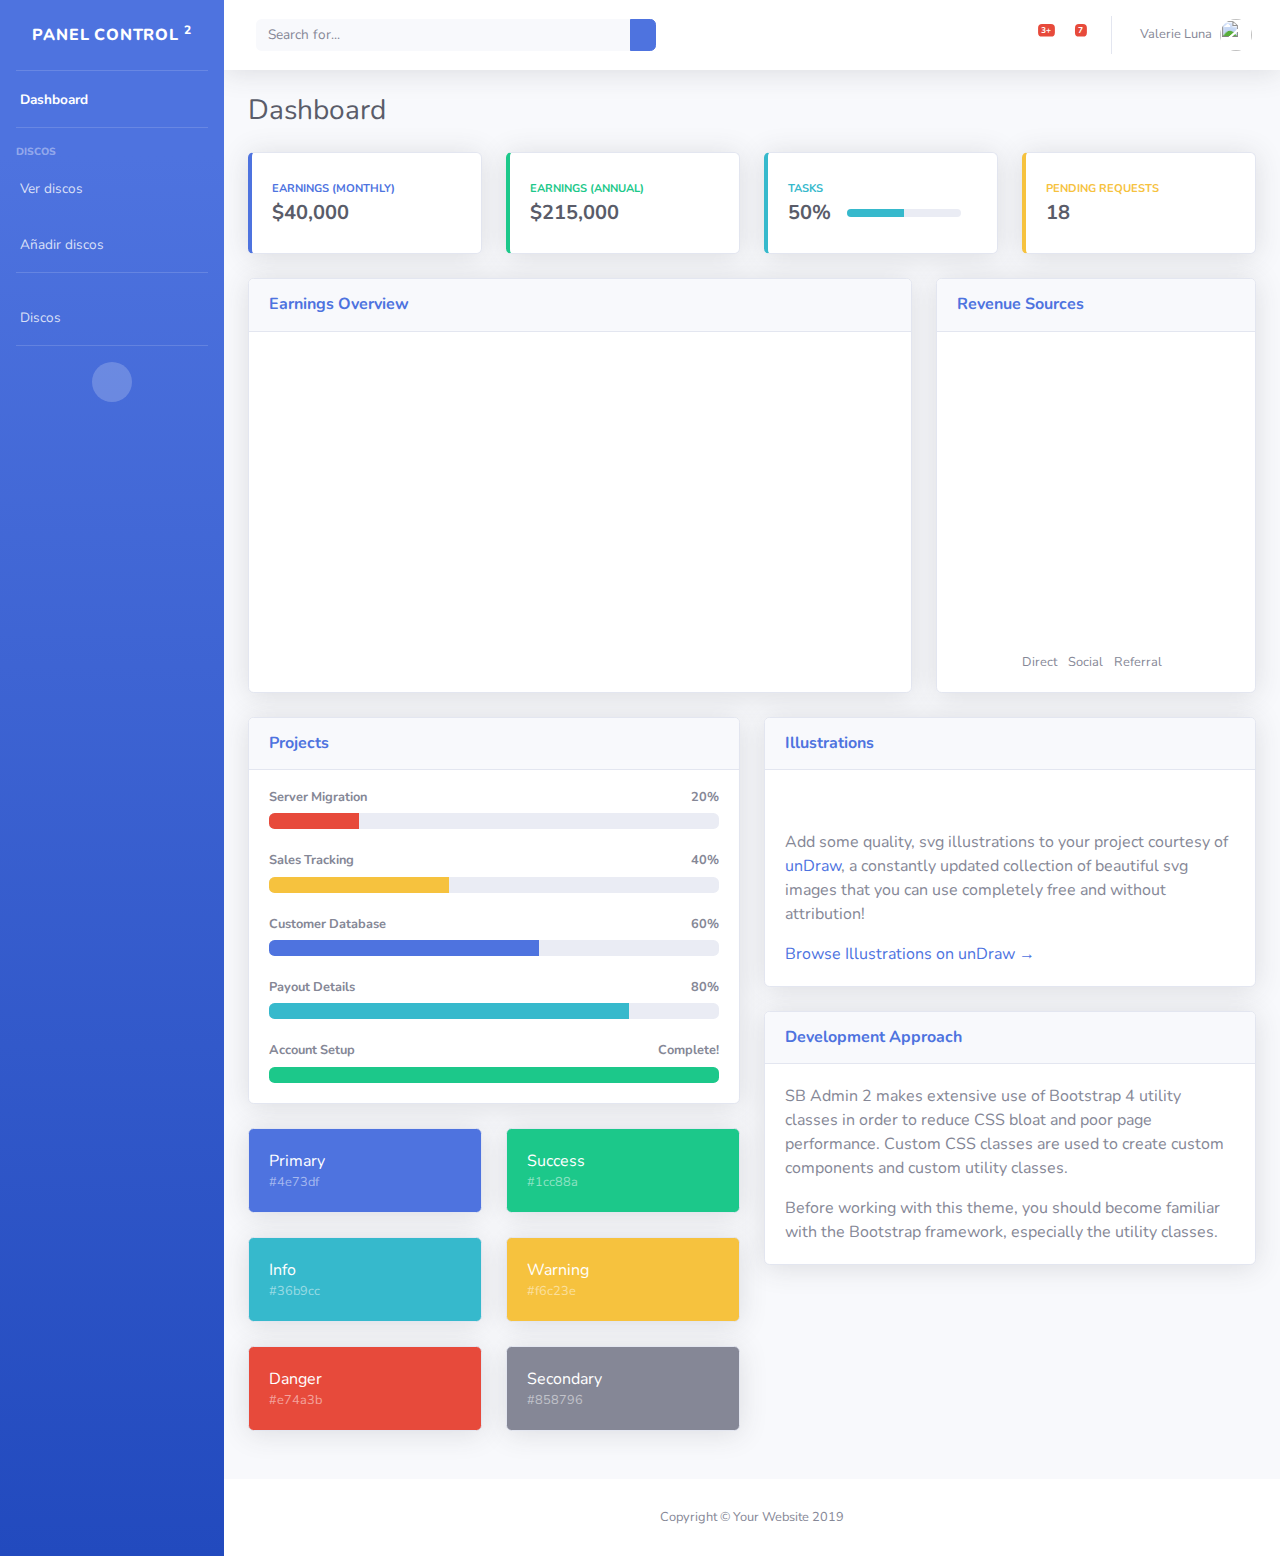
==== commit 6f47b327: "Añadida ventana modal al mandar" ====
--- a/privado/index.html
+++ b/privado/index.html
@@ -70,6 +70,22 @@
           <span>Añadir discos</span></a>
       </li>
       <!-- Divider -->
+      <hr class="sidebar-divider">
+
+      <!-- Nav Item - Discos -->
+      <li class="nav-item">
+        <a class="nav-link collapsed" href="#" data-toggle="collapse" data-target="#collapsePages" aria-expanded="true" aria-controls="collapsePages">
+          <i class="fas fa-fw fa-compact-disc"></i>
+          <span>Discos</span>
+        </a>
+        <div id="collapsePages" class="collapse" aria-labelledby="headingPages" data-parent="#accordionSidebar">
+          <div class="bg-white py-2 collapse-inner rounded">
+            <h6 class="collapse-header">Administrar discos:</h6>
+            <a class="collapse-item" href="privado/discos/index.html">Ver</a>
+            <a class="collapse-item" href="privado/discos/formulario.html">Añadir</a>
+          </div>
+        </div>
+      </li>
       <hr class="sidebar-divider">
 
       <!-- Sidebar Toggler (Sidebar) -->
